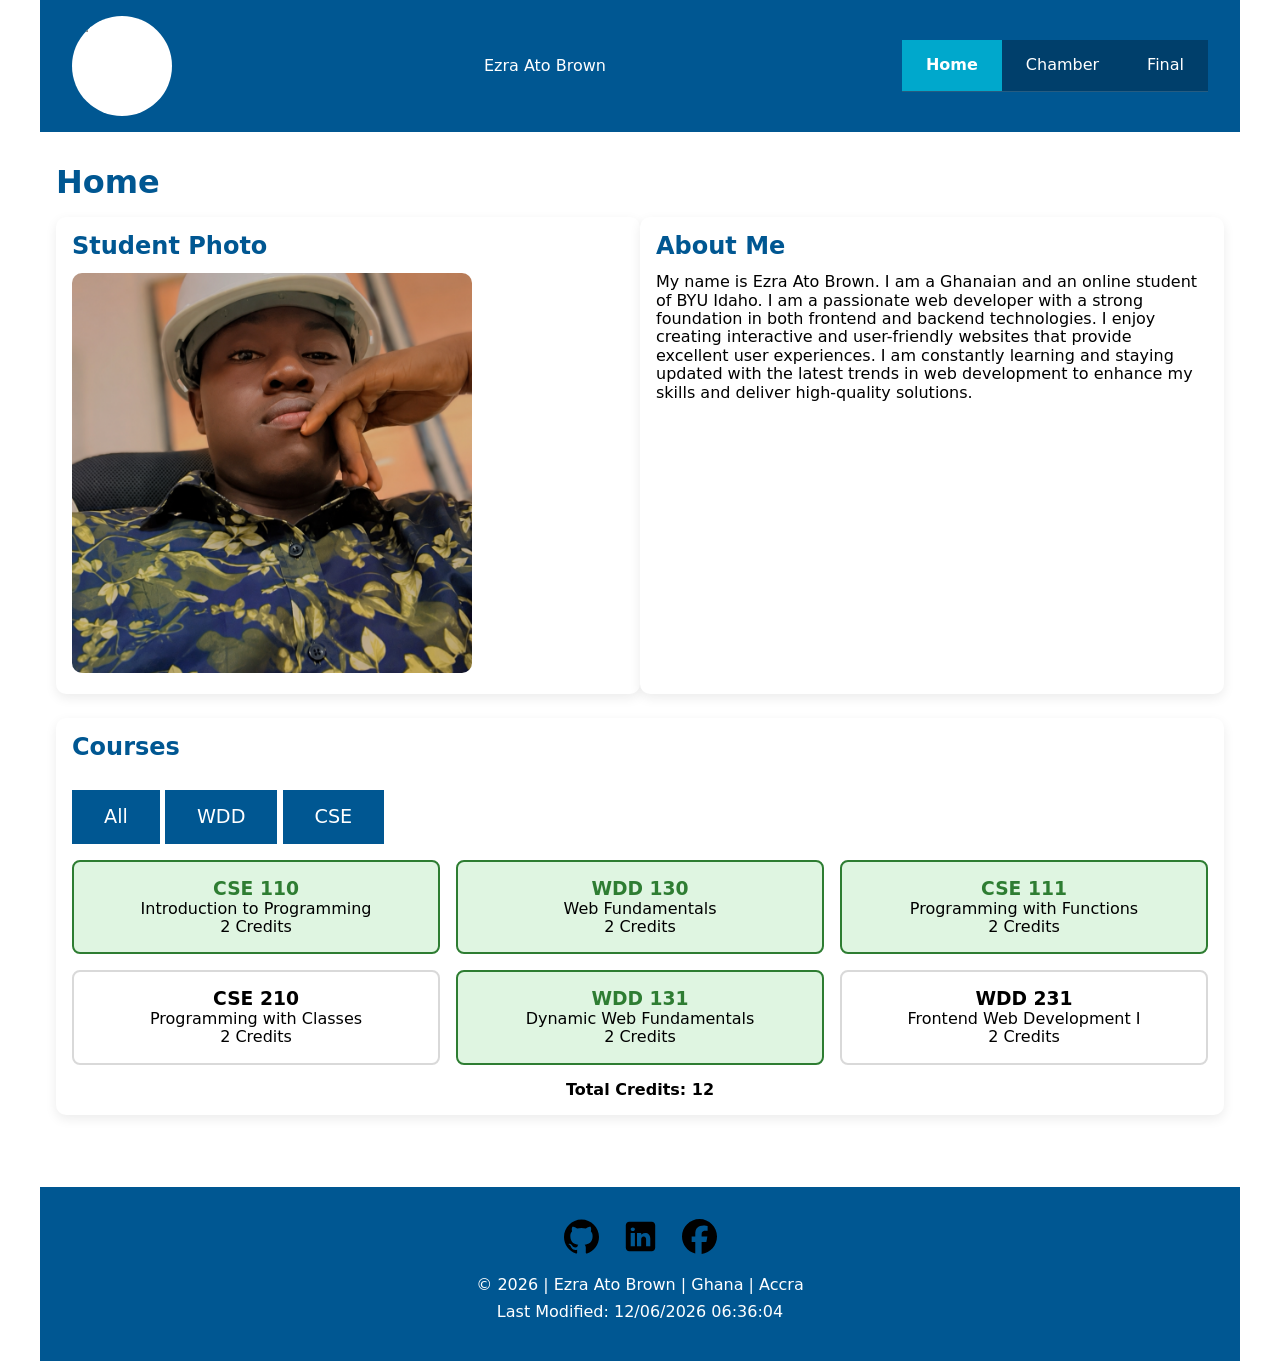
==== index.html @ b8c0893e "done" ====
<!DOCTYPE html>
<html lang="en">
<head>
    <meta charset="UTF-8">
    <meta name="viewport" content="width=device-width, initial-scale=1.0">

    <title>Ezra Ato Brown | WDD 231 Course Home</title>

    <meta name="description" content="WDD 231 Course Home Page">
    <meta name="author" content="Ezra Ato Brown">

    <meta property="og:title" content="Ezra Ato Brown">
    <meta property="og:description" content="WDD 231 Course Home Page by Ezra Ato Brown for BYU Idaho">
    <meta property="og:image" content="https://unsplash.com/photos/people-sitting-down-near-table-with-assorted-laptop-computers-SYTO3xs06fU">
    <meta property="og:url" content="https://erzrhabrown-coder.github.io/wdd231/">

    <link rel="icon" href="images/favicon.ico">

    <link rel="stylesheet" href="styles/normalize.css">
    <link rel="stylesheet" href="styles/small.css">
    <link rel="stylesheet" href="styles/larger.css">
    <link rel="icon" href="favicon.ico">


    <script src="scripts/navigation.js" defer></script>
    <script src="scripts/dates.js" defer></script>
    <script src="scripts/courses.js" defer></script>
</head>

<body>

    <header>
    <button id="menu" aria-label="Menu" aria-expanded="false">☰</button>
    
    <img id="logo" src="images/brown-logo.svg" alt="Logo">
    <span>Ezra Ato Brown</span>
    <nav>
        <ul id="nav-links">
            <li><a href="index.html">Home</a></li>
            <li><a href="chamber/">Chamber</a></li>
            <li><a href="final/">Final</a></li>
        </ul>
        
    </nav>
</header>
<main>
    <h1>Home</h1>
    <div id="about-me">
    <section >
        <h2>Student Photo</h2>
        <img id="student-photo" src="images/myself.png" alt="Ezra Ato Brown" >
    </section>
    <section>
        <h2>About Me</h2>
        <p>My name is Ezra Ato Brown. I am a Ghanaian and an online student of BYU Idaho. I am a passionate web developer with a strong foundation in both frontend and backend technologies. 
            I enjoy creating interactive and user-friendly websites that provide excellent user experiences. I am constantly learning and staying updated with the latest trends in web development to enhance my skills and deliver high-quality solutions.
        </p>
    </section>
</div>

<section >
    <h2>Courses</h2>
    <button id="all">All</button>
    <button id="wdd">WDD</button>
    <button id="cse">CSE</button>

    <div id="course-container"></div>

    <p id="total-credits"></p>
</section>

</main>

<footer>

    <div class="socials">
        <a href="https://github.com/erzrhabrown-coder/wdd231.git"
           target="_blank"
           aria-label="GitHub Profile">
            <img src="images/github.svg" alt="GitHub" width="32" height="32">
        </a>

        <a href="www.linkedin.com/in/ezra-ato-brown-3253651a8"
           target="_blank"
           aria-label="LinkedIn Profile">
            <img src="images/icons8-linkedin.svg" alt="LinkedIn" width="32" height="32">
        </a>

        <a href="https://facebook.com"
           target="_blank"
           aria-label="Facebook Profile">
            <img src="images/facebook.svg" alt="Facebook" width="32" height="32">
        </a>
    </div>

    <div class="footer-info">
        <p>
            &copy; <span id="currentyear"></span> |
            Ezra Ato Brown | Ghana | Accra
        </p>

        <p id="lastModified"></p>
    </div>

</footer>


</body>
</html>
---- styles/small.css ----
/* Google Font */
@import url('https://fonts.googleapis.com/css2?family=Poppins:wght@300;400;500;600;700&display=swap');

:root {
    --primary: #005792;
    --primary-dark: #003f6b;
    --secondary: #f4f7fa;
    --accent: #00a8cc;
    --completed: #2e7d32;
    --text: #222;
    --white: #ffffff;
    --border: #d9d9d9;
    --shadow: 0 4px 12px rgba(0,0,0,.08);
}

* {
    margin: 0;
    padding: 0;
    box-sizing: border-box;
}

body {
    font-family: system-ui, -apple-system, BlinkMacSystemFont, 'Segoe UI', Roboto, Oxygen, Ubuntu, Cantarell, 'Open Sans', 'Helvetica Neue', sans-serif;
    
   
}

/* ---------------- HEADER ---------------- */

header {
    display: flex;
    justify-content: space-between;
    align-items: center;
    background: var(--primary);
    color: white;
    padding: 1rem;
}



#menu {
    
    background: none;
    border: none;
    color: white;
    font-size: 2rem;
    cursor: pointer;
}

 #logo {
        width: 100px;
        height: 100px;
        object-fit: cover;
        margin-right: 1rem;
        border-radius: 50%;
        background-color: white;
     }


/* ---------------- NAVIGATION ---------------- */

nav {
    background: var(--primary-dark);
}

#nav-links {
    display: none;
    list-style: none;
}

#nav-links.open {
    display: block;
}

#nav-links li {
    border-bottom: 1px solid rgba(255,255,255,.15);
}

#nav-links a {
    display: block;
    color: white;
    text-decoration: none;
    padding: 1rem;
    transition: .3s;
}

#nav-links a:hover {
    background: var(--accent);
}

#nav-links a.active {
    background: var(--accent);
    font-weight: bold;
}

/* ---------------- MAIN ---------------- */

main {
    max-width: 1200px;
    margin: auto;
    padding: 1rem;
}

h1 {
    margin: 1rem 0;
    color: var(--primary);
}

section {
    background: white;
    margin-bottom: 1.5rem;
    padding: 1rem;
    border-radius: 10px;
    box-shadow: var(--shadow);
}

section h2 {
    margin-bottom: .8rem;
    color: var(--primary);
}

/* ---------------- PHOTO ---------------- */

#student-photo {
    width: 100%;
    border-radius: 10px;
}

/* ---------------- BUTTONS ---------------- */

.filter-buttons {
    display: flex;
    justify-content: center;
    gap: .5rem;
    flex-wrap: wrap;
    margin: 1rem 0;
}

.filter-buttons button {
    background: var(--primary);
    color: white;
    border: none;
    padding: .7rem 1.3rem;
    cursor: pointer;
    border-radius: 6px;
    transition: .3s;
}

.filter-buttons button:hover {
    background: var(--accent);
}

/* ---------------- COURSES ---------------- */

#course-container{
    display: grid;
    gap: 1rem;
}

.course-card {
    background: white;
    border: 2px solid var(--border);
    border-radius: 8px;
    padding: 1rem;
    text-align: center;
    transition: .3s;
}

.course-card:hover {
    transform: translateY(-3px);
    box-shadow: var(--shadow);
}

.course-card.completed {
    background: #dff5e1;
    border-color: var(--completed);
}

.course-card.completed h3 {
    color: var(--completed);
}

#total-credits {
    margin-top: 1rem;
    font-weight: bold;
    text-align: center;
}

/* ---------------- FOOTER ---------------- */

footer {
    background: var(--primary);
    color: white;
    text-align: center;
    padding: 2rem 1rem;
}

.socials {
    display: flex;
    justify-content: center;
    gap: 1rem;
    margin-bottom: 1rem;
}

.socials a {
    color: white;
    font-size: 1.7rem;
    transition: .3s;
}

.socials a:hover {
    color: var(--accent);
}

footer p {
    margin: .3rem;
}

/* ---------------- IMAGES ---------------- */

img {
    max-width: 100%;
    height: auto;
}

button {
    padding: 1rem 2rem;
    font-size: 1.2rem;
    cursor: pointer;
    background-color: #005792;
    color: white;
    margin: 1rem 0;
    border: none;
    
     }
     button:hover {
        font-size: 1.25rem;

        
     }
---- styles/larger.css ----
@media screen and (min-width: 768px) { 

/* Hide Hamburger */

#menu {
    display: none;
}

/* Horizontal Navigation */

#nav-links {
    display: flex;
   

}



#nav-links a {
    padding: 1rem 1.5rem;
    
}


/* Header */

header {
    padding: 1rem 2rem;
}


/* Course Cards */

#course-container{
    grid-template-columns: repeat(3, 1fr);
}
/*Footer*/

footer {
    background-color: #005792;
    color: white;
    text-align: center;
    padding: 2rem 1rem;
    margin-top: 2rem;
}

.socials {
    display: flex;
    justify-content: center;
    gap: 1.5rem;
    margin-bottom: 1rem;
}

.socials img {
    width: 35px;
    height: 35px;
    transition: transform .3s ease;
}

.socials img:hover {
    transform: scale(1.15);
}

.footer-info p {
    margin: .5rem 0;
}

#about-me {
    display:grid;
    grid-template-columns: 1fr 1fr ;

    
}
#student-photo {
    
    width: 400px;
    height: 400px;
    object-fit: cover;
    
}
body{
    max-width: 1200px;
    margin: 0 auto;
}
 button {
    padding: 1rem 2rem;
    font-size: 1.2rem;
    cursor: pointer;
    background-color: #005792;
    color: white;
    margin: 1rem 0;
    border: none;
    
     }
     button:hover {
        font-size: 1.25rem;

        
     }
     #logo {
        width: 100px;
        height: 100px;
        object-fit: cover;
        background-color: white;
        
     }
    }
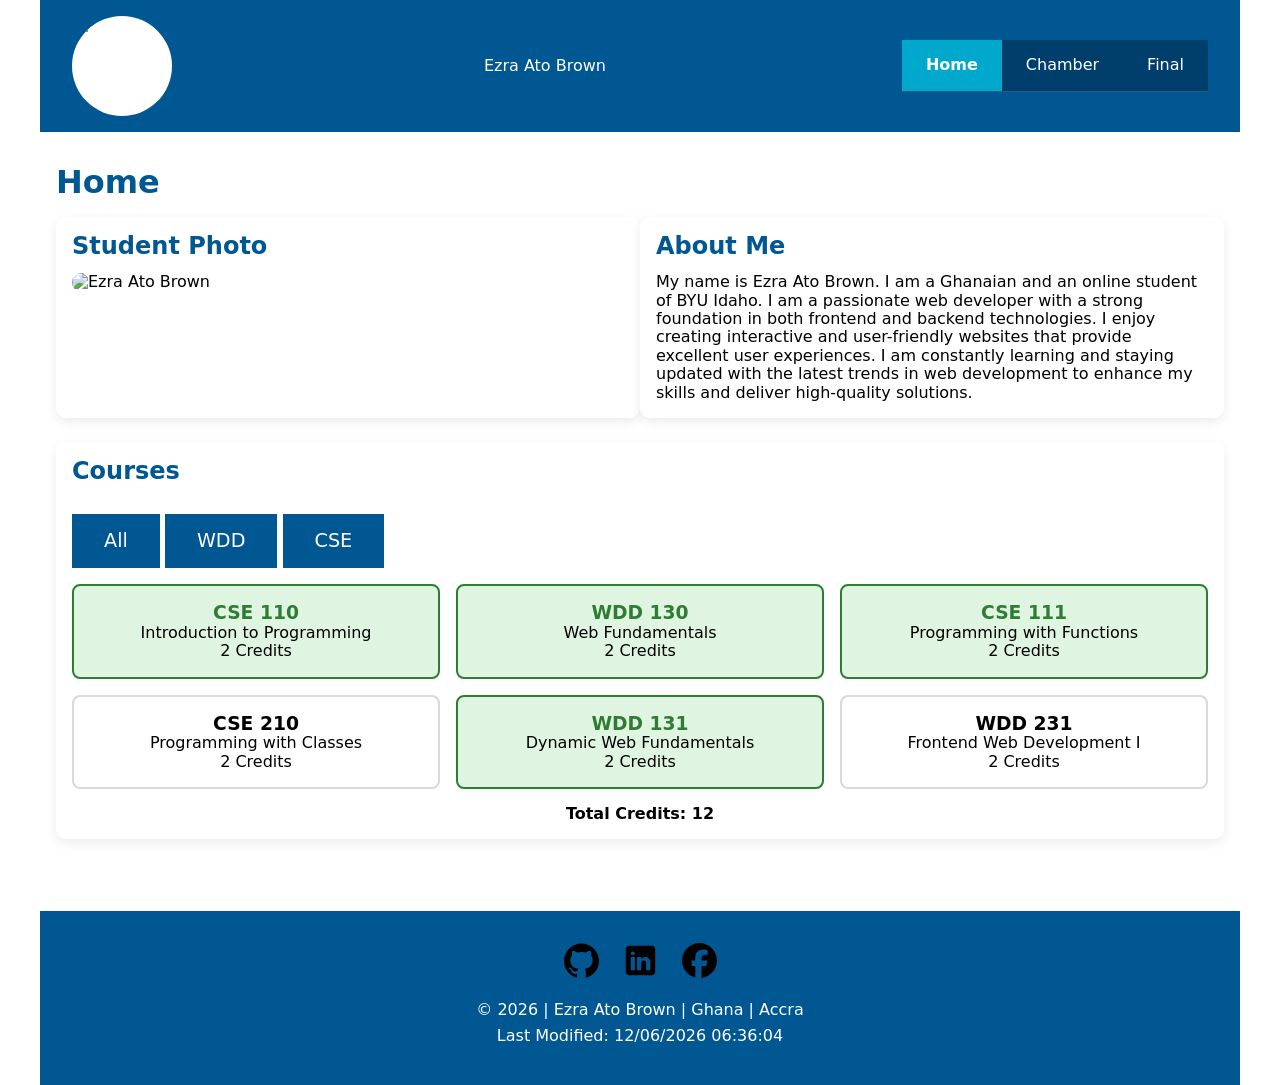
==== commit 477293f9: "done" ====
--- a/index.html
+++ b/index.html
@@ -48,7 +48,7 @@
     <div id="about-me">
     <section >
         <h2>Student Photo</h2>
-        <img id="student-photo" src="images/myself.png" alt="Ezra Ato Brown" >
+        <img id="student-photo" src="images/erz_optimized_under125KB.jpg" alt="Ezra Ato Brown" >
     </section>
     <section>
         <h2>About Me</h2>
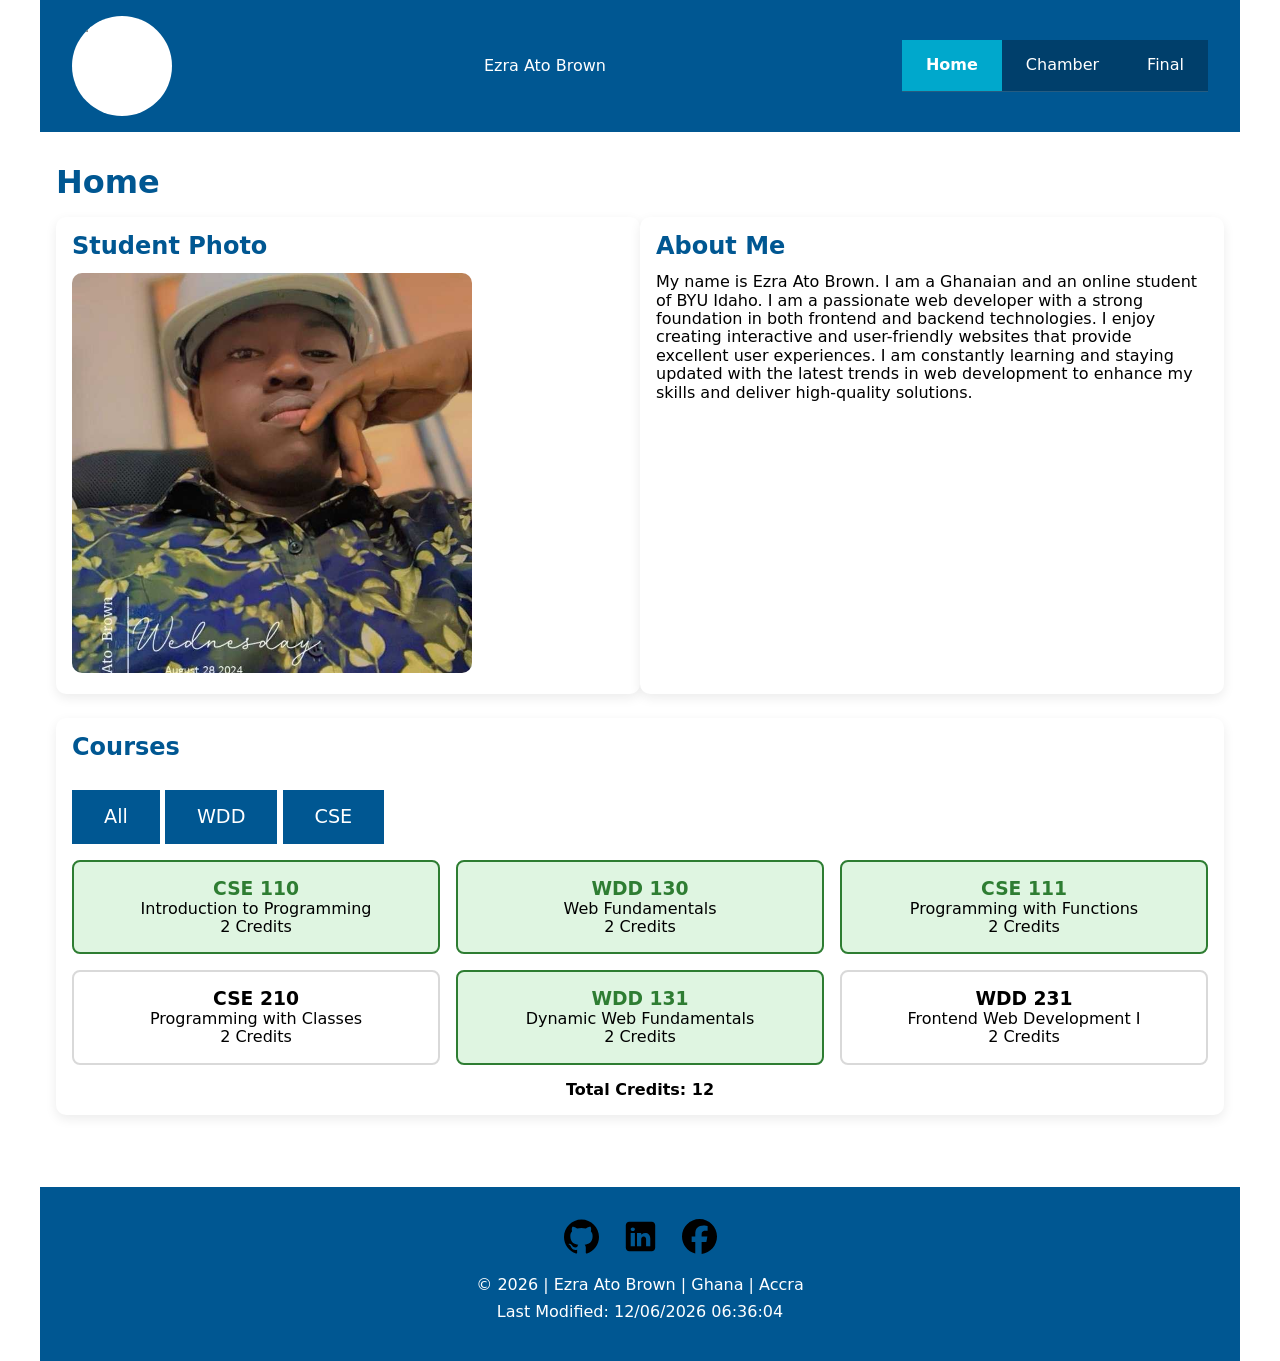
==== commit 342d68de: "done" ====
--- a/index.html
+++ b/index.html
@@ -48,7 +48,7 @@
     <div id="about-me">
     <section >
         <h2>Student Photo</h2>
-        <img id="student-photo" src="images/erz_optimized_under125KB.jpg" alt="Ezra Ato Brown" >
+        <img id="student-photo" src="images/myself-optimized.jpg" alt="Ezra Ato Brown" >
     </section>
     <section>
         <h2>About Me</h2>
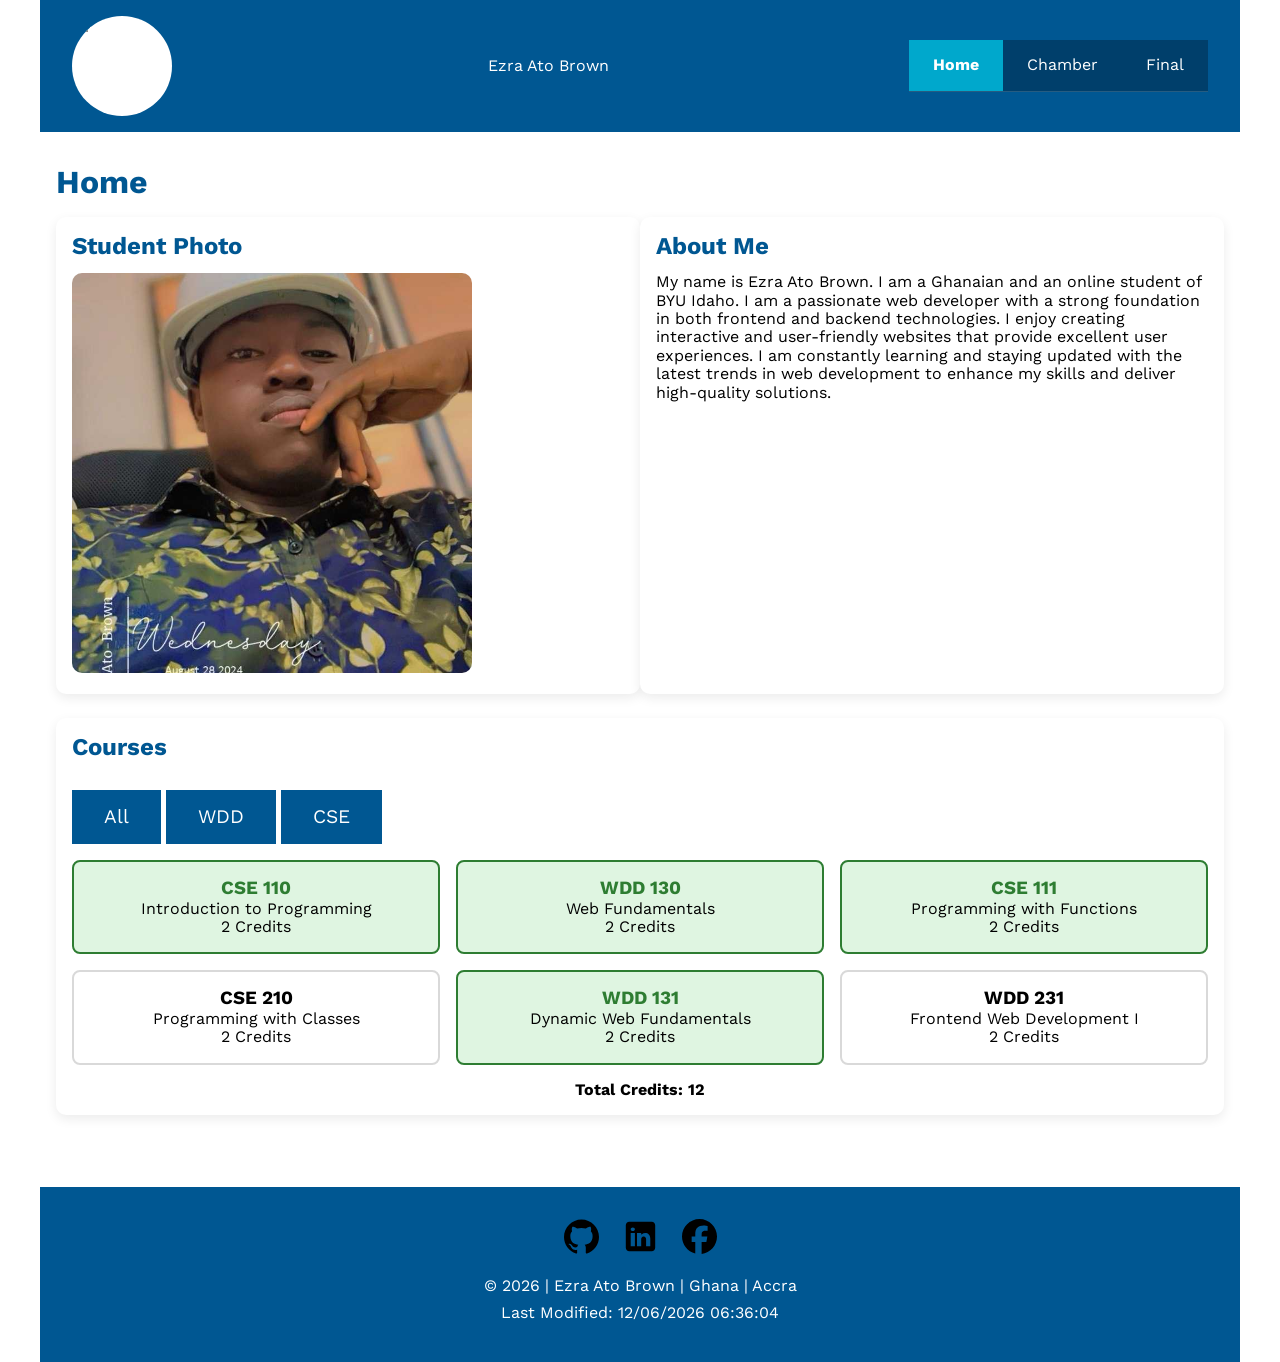
==== commit 2cba10a4: "done" ====
--- a/index.html
+++ b/index.html
@@ -20,6 +20,9 @@
     <link rel="stylesheet" href="styles/small.css">
     <link rel="stylesheet" href="styles/larger.css">
     <link rel="icon" href="favicon.ico">
+    <link rel="preconnect" href="https://fonts.googleapis.com">
+    <link rel="preconnect" href="https://fonts.gstatic.com" crossorigin>
+    <link href="https://fonts.googleapis.com/css2?family=Work+Sans:ital,wght@0,100..900;1,100..900&display=swap" rel="stylesheet">
 
 
     <script src="scripts/navigation.js" defer></script>
--- a/styles/small.css
+++ b/styles/small.css
@@ -1,5 +1,4 @@
 /* Google Font */
-@import url('https://fonts.googleapis.com/css2?family=Poppins:wght@300;400;500;600;700&display=swap');
 
 :root {
     --primary: #005792;
@@ -20,8 +19,10 @@
 }
 
 body {
-    font-family: system-ui, -apple-system, BlinkMacSystemFont, 'Segoe UI', Roboto, Oxygen, Ubuntu, Cantarell, 'Open Sans', 'Helvetica Neue', sans-serif;
-    
+font-family: "Work Sans", sans-serif;
+  font-optical-sizing: auto;
+  font-weight: weight;
+  font-style: normal;  
    
 }
 
